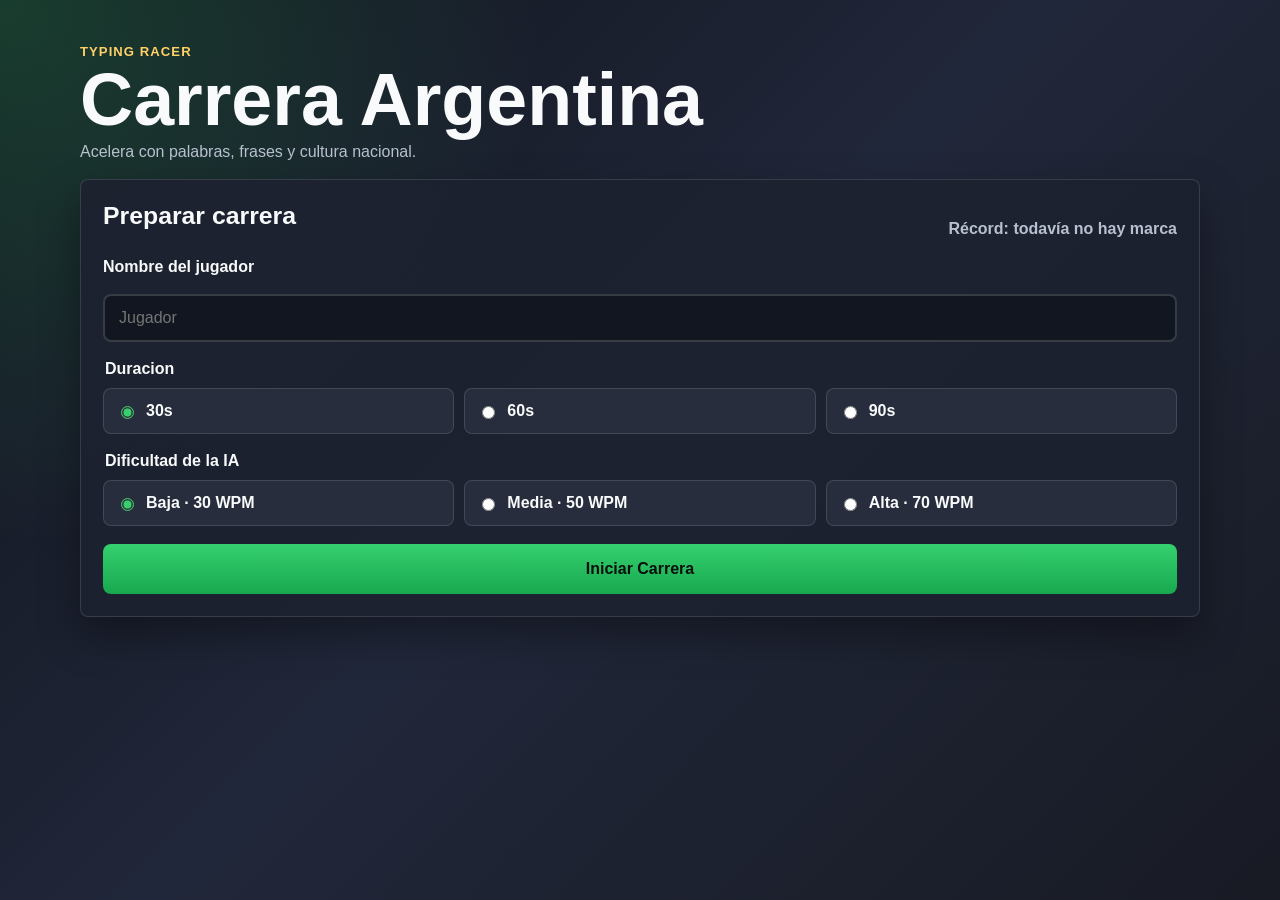
==== index.html @ d60bb93a "Crear carrera de mecanografia argentina" ====
<!DOCTYPE html>
<html lang="es">
<head>
  <meta charset="UTF-8">
  <meta name="viewport" content="width=device-width, initial-scale=1.0">
  <meta name="description" content="Carrera de mecanografía argentina: escribí rápido y vencé a la máquina.">
  <title>Carrera de Mecanografía Argentina</title>
  <link rel="stylesheet" href="styles.css">
</head>
<body>
  <main class="game-shell">
    <header class="game-header">
      <p class="eyebrow">Typing racer</p>
      <h1>Carrera Argentina</h1>
      <p class="tagline">Acelera con palabras, frases y cultura nacional.</p>
    </header>

    <section class="setup-panel" id="setupPanel" aria-labelledby="setupTitle">
      <div class="panel-heading">
        <h2 id="setupTitle">Preparar carrera</h2>
        <p class="record" id="recordText">Récord: todavía no hay marca</p>
      </div>

      <form class="race-form" id="raceForm">
        <label for="playerName">Nombre del jugador</label>
        <input id="playerName" name="playerName" type="text" autocomplete="name" placeholder="Jugador">

        <fieldset>
          <legend>Duracion</legend>
          <div class="option-grid">
            <label><input type="radio" name="duration" value="30" checked> 30s</label>
            <label><input type="radio" name="duration" value="60"> 60s</label>
            <label><input type="radio" name="duration" value="90"> 90s</label>
          </div>
        </fieldset>

        <fieldset>
          <legend>Dificultad de la IA</legend>
          <div class="option-grid">
            <label><input type="radio" name="difficulty" value="30" checked> Baja · 30 WPM</label>
            <label><input type="radio" name="difficulty" value="50"> Media · 50 WPM</label>
            <label><input type="radio" name="difficulty" value="70"> Alta · 70 WPM</label>
          </div>
        </fieldset>

        <button class="primary-button" type="submit">Iniciar Carrera</button>
      </form>
    </section>

    <section class="race-panel hidden" id="racePanel" aria-label="Pista de carrera">
      <div class="race-hud">
        <div>
          <span class="hud-label">Tiempo</span>
          <strong id="timerText">00:00</strong>
        </div>
        <div>
          <span class="hud-label">Palabras</span>
          <strong id="wordsText">0/20</strong>
        </div>
      </div>

      <div class="track" id="track">
        <div class="finish-line" aria-hidden="true"></div>
        <div class="countdown hidden" id="countdown" aria-live="assertive"></div>

        <div class="lane">
          <span class="driver-label" id="playerLabel">Jugador</span>
          <div class="road">
            <div class="car car-player" id="playerCar" aria-hidden="true">
              <span class="car-body"></span>
              <span class="wheel wheel-left"></span>
              <span class="wheel wheel-right"></span>
            </div>
          </div>
          <div class="progress-row">
            <progress id="playerProgress" value="0" max="100"></progress>
            <span id="playerPercent">0%</span>
          </div>
        </div>

        <div class="lane">
          <span class="driver-label">Máquina</span>
          <div class="road">
            <div class="car car-ai" id="aiCar" aria-hidden="true">
              <span class="car-body"></span>
              <span class="wheel wheel-left"></span>
              <span class="wheel wheel-right"></span>
            </div>
          </div>
          <div class="progress-row">
            <progress id="aiProgress" value="0" max="100"></progress>
            <span id="aiPercent">0%</span>
          </div>
        </div>
      </div>

      <div class="typing-panel" id="typingPanel">
        <p class="target-word" id="targetWord" aria-label="Texto objetivo"></p>
        <div class="character-feedback" id="characterFeedback" aria-hidden="true"></div>
        <input id="typingInput" type="text" autocomplete="off" autocapitalize="off" spellcheck="false" inputmode="text" aria-label="Escribí el texto objetivo">
      </div>
    </section>

    <section class="results-panel hidden" id="resultsPanel" aria-labelledby="resultTitle">
      <h2 id="resultTitle">Resultado</h2>
      <p class="winner" id="winnerText"></p>
      <div class="metrics-grid" id="metricsGrid"></div>
      <button class="primary-button" id="playAgainButton" type="button">Volver a jugar</button>
    </section>
  </main>

  <script src="script.js"></script>
</body>
</html>
---- styles.css ----
:root {
  --bg: #12141c;
  --panel: #1d2230;
  --panel-soft: #272d3d;
  --text: #f9fafb;
  --muted: #b8c0cf;
  --accent: #35d06f;
  --accent-strong: #18a84f;
  --danger: #ff4d5e;
  --warning: #ffd166;
  --blue: #30a7ff;
  --road: #30323a;
  --line: rgba(255, 255, 255, 0.35);
  --shadow: 0 18px 40px rgba(0, 0, 0, 0.35);
}

* {
  box-sizing: border-box;
}

body {
  min-height: 100vh;
  margin: 0;
  font-family: Arial, Helvetica, sans-serif;
  color: var(--text);
  background:
    radial-gradient(circle at top left, rgba(53, 208, 111, 0.22), transparent 34rem),
    linear-gradient(135deg, #10131b 0%, #21273a 48%, #181b24 100%);
}

button,
input {
  font: inherit;
}

.game-shell {
  width: min(1120px, calc(100% - 24px));
  margin: 0 auto;
  padding: 28px 0;
}

.game-header {
  margin-bottom: 18px;
}

.eyebrow {
  margin: 0 0 6px;
  color: var(--warning);
  font-size: 0.82rem;
  font-weight: 800;
  letter-spacing: 0.08em;
  text-transform: uppercase;
}

h1,
h2,
p {
  margin-top: 0;
}

h1 {
  margin-bottom: 8px;
  font-size: clamp(2.1rem, 8vw, 4.6rem);
  line-height: 0.95;
}

h2 {
  margin-bottom: 8px;
  font-size: 1.55rem;
}

.tagline,
.record,
.hud-label {
  color: var(--muted);
}

.setup-panel,
.race-panel,
.results-panel {
  border: 1px solid rgba(255, 255, 255, 0.12);
  border-radius: 8px;
  background: rgba(29, 34, 48, 0.92);
  box-shadow: var(--shadow);
}

.setup-panel,
.results-panel {
  padding: 22px;
}

.panel-heading {
  display: grid;
  gap: 4px;
  margin-bottom: 20px;
}

.record {
  margin-bottom: 0;
  font-weight: 700;
}

.race-form {
  display: grid;
  gap: 18px;
}

.race-form label,
legend {
  color: var(--text);
  font-weight: 800;
}

.race-form > input,
.typing-panel input {
  width: 100%;
  border: 2px solid rgba(255, 255, 255, 0.16);
  border-radius: 8px;
  color: var(--text);
  background: #111620;
  outline: none;
}

.race-form > input {
  padding: 13px 14px;
}

.race-form > input:focus,
.typing-panel input:focus {
  border-color: var(--accent);
  box-shadow: 0 0 0 4px rgba(53, 208, 111, 0.18);
}

fieldset {
  margin: 0;
  padding: 0;
  border: 0;
}

legend {
  margin-bottom: 10px;
}

.option-grid {
  display: grid;
  gap: 10px;
}

.option-grid label {
  display: flex;
  align-items: center;
  gap: 9px;
  min-height: 46px;
  padding: 11px 12px;
  border: 1px solid rgba(255, 255, 255, 0.13);
  border-radius: 8px;
  background: var(--panel-soft);
  cursor: pointer;
}

.option-grid input {
  accent-color: var(--accent);
}

.primary-button {
  min-height: 50px;
  border: 0;
  border-radius: 8px;
  color: #06100a;
  background: linear-gradient(180deg, var(--accent), var(--accent-strong));
  font-weight: 900;
  cursor: pointer;
  transition: transform 140ms ease, filter 140ms ease;
}

.primary-button:hover {
  filter: brightness(1.08);
  transform: translateY(-1px);
}

.primary-button:active {
  transform: translateY(0);
}

.race-panel {
  overflow: hidden;
}

.race-hud {
  display: flex;
  justify-content: space-between;
  gap: 14px;
  padding: 16px;
  background: rgba(12, 15, 24, 0.75);
}

.race-hud > div {
  display: grid;
  gap: 2px;
}

.race-hud strong {
  font-size: 1.45rem;
}

.track {
  position: relative;
  display: grid;
  gap: 16px;
  padding: 22px 14px 18px;
  background:
    linear-gradient(90deg, transparent 0 calc(100% - 26px), rgba(255, 209, 102, 0.18) calc(100% - 26px) 100%),
    linear-gradient(180deg, #176b36, #0f4f28);
}

.finish-line {
  position: absolute;
  top: 0;
  right: 22px;
  bottom: 0;
  width: 18px;
  background:
    linear-gradient(45deg, #fff 25%, #111 25% 50%, #fff 50% 75%, #111 75%) 0 0 / 18px 18px;
  opacity: 0.95;
}

.lane {
  position: relative;
  z-index: 1;
  display: grid;
  gap: 8px;
}

.driver-label {
  width: fit-content;
  max-width: 100%;
  padding: 4px 9px;
  border-radius: 6px;
  background: rgba(0, 0, 0, 0.42);
  font-size: 0.9rem;
  font-weight: 900;
  overflow-wrap: anywhere;
}

.road {
  position: relative;
  height: 76px;
  border: 2px solid rgba(255, 255, 255, 0.2);
  border-radius: 8px;
  background:
    linear-gradient(90deg, transparent 0 28px, rgba(255, 255, 255, 0.22) 28px 70px, transparent 70px 112px) center / 112px 4px repeat-x,
    var(--road);
  overflow: hidden;
}

.car {
  position: absolute;
  left: 0;
  top: 50%;
  width: 58px;
  height: 32px;
  transform: translate3d(0, -50%, 0);
  transition: transform 120ms linear;
}

.car-body {
  position: absolute;
  inset: 6px 0 7px;
  border-radius: 18px 10px 10px 18px;
  background: var(--blue);
  box-shadow: inset 12px 0 rgba(255, 255, 255, 0.22);
}

.car-body::before {
  content: "";
  position: absolute;
  left: 17px;
  top: -8px;
  width: 24px;
  height: 15px;
  border-radius: 10px 10px 2px 2px;
  background: inherit;
}

.car-player .car-body {
  background: #34d399;
}

.car-ai .car-body {
  background: #f05252;
}

.wheel {
  position: absolute;
  bottom: 0;
  width: 13px;
  height: 13px;
  border: 3px solid #0a0b0f;
  border-radius: 50%;
  background: #d7dce6;
}

.wheel-left {
  left: 9px;
}

.wheel-right {
  right: 9px;
}

.progress-row {
  display: grid;
  grid-template-columns: 1fr 48px;
  align-items: center;
  gap: 10px;
  color: var(--text);
  font-weight: 800;
}

progress {
  width: 100%;
  height: 12px;
  overflow: hidden;
  border: 0;
  border-radius: 999px;
  background: rgba(255, 255, 255, 0.18);
}

progress::-webkit-progress-bar {
  background: rgba(255, 255, 255, 0.18);
}

progress::-webkit-progress-value {
  background: var(--accent);
}

progress::-moz-progress-bar {
  background: var(--accent);
}

#aiProgress::-webkit-progress-value {
  background: var(--danger);
}

#aiProgress::-moz-progress-bar {
  background: var(--danger);
}

.typing-panel {
  display: grid;
  gap: 12px;
  padding: 18px 16px 20px;
  background: rgba(14, 17, 26, 0.62);
}

.target-word {
  margin-bottom: 0;
  color: var(--warning);
  font-size: clamp(1.65rem, 8vw, 3.35rem);
  font-weight: 900;
  text-align: center;
  overflow-wrap: anywhere;
}

.character-feedback {
  min-height: 32px;
  text-align: center;
  font-size: 1.18rem;
  font-weight: 800;
  overflow-wrap: anywhere;
}

.char-correct {
  color: var(--accent);
}

.char-wrong {
  color: var(--danger);
  text-decoration: underline;
}

.char-pending {
  color: rgba(255, 255, 255, 0.48);
}

.typing-panel input {
  padding: 14px;
  font-size: 1.15rem;
  text-align: center;
}

.countdown {
  position: absolute;
  inset: 0;
  z-index: 4;
  display: grid;
  place-items: center;
  background: rgba(7, 9, 13, 0.58);
  color: var(--warning);
  font-size: clamp(4rem, 18vw, 9rem);
  font-weight: 900;
  text-shadow: 0 10px 24px rgba(0, 0, 0, 0.55);
}

.results-panel {
  display: grid;
  gap: 18px;
}

.winner {
  margin-bottom: 0;
  color: var(--warning);
  font-size: clamp(1.8rem, 8vw, 3rem);
  font-weight: 900;
}

.metrics-grid {
  display: grid;
  gap: 12px;
}

.metric {
  padding: 14px;
  border: 1px solid rgba(255, 255, 255, 0.12);
  border-radius: 8px;
  background: var(--panel-soft);
}

.metric span {
  display: block;
  color: var(--muted);
  font-size: 0.88rem;
  font-weight: 800;
}

.metric strong {
  display: block;
  margin-top: 3px;
  font-size: 1.65rem;
}

.hidden {
  display: none;
}

@media (min-width: 720px) {
  .game-shell {
    padding: 44px 0;
  }

  .panel-heading {
    grid-template-columns: 1fr auto;
    align-items: end;
  }

  .option-grid {
    grid-template-columns: repeat(3, 1fr);
  }

  .track {
    padding: 28px 24px 22px;
  }

  .race-hud {
    padding: 18px 24px;
  }

  .road {
    height: 92px;
  }

  .car {
    width: 72px;
    height: 40px;
  }

  .car-body::before {
    left: 22px;
    width: 30px;
  }

  .wheel {
    width: 15px;
    height: 15px;
  }

  .metrics-grid {
    grid-template-columns: repeat(4, 1fr);
  }
}

@media (prefers-reduced-motion: reduce) {
  *,
  *::before,
  *::after {
    scroll-behavior: auto !important;
    transition: none !important;
  }
}
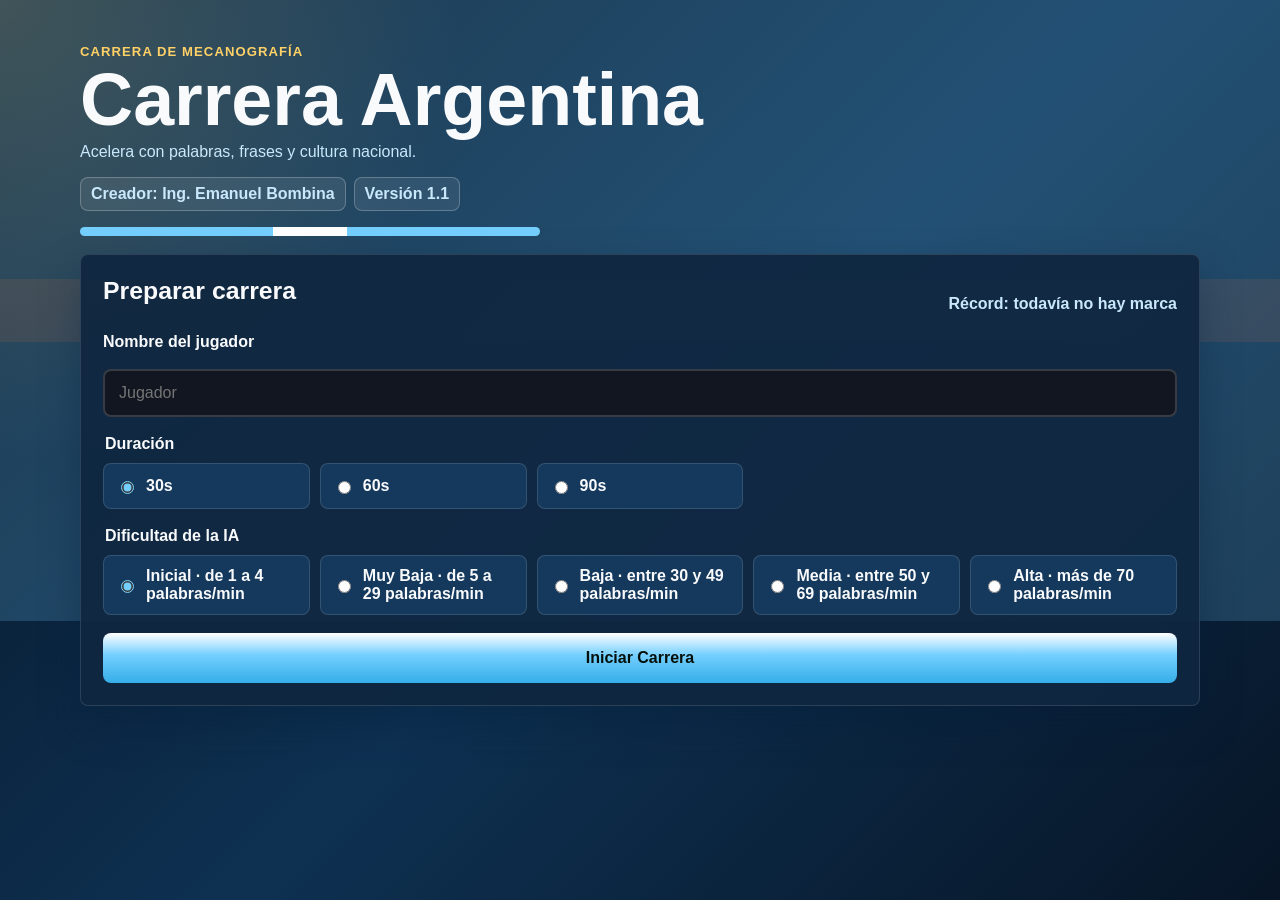
==== commit 5d94bda9: "Actualizar juego a version 1.1" ====
--- a/index.html
+++ b/index.html
@@ -10,9 +10,13 @@
 <body>
   <main class="game-shell">
     <header class="game-header">
-      <p class="eyebrow">Typing racer</p>
+      <p class="eyebrow">Carrera de mecanografía</p>
       <h1>Carrera Argentina</h1>
       <p class="tagline">Acelera con palabras, frases y cultura nacional.</p>
+      <div class="game-meta" aria-label="Información del juego">
+        <span>Creador: Ing. Emanuel Bombina</span>
+        <span>Versión 1.1</span>
+      </div>
     </header>
 
     <section class="setup-panel" id="setupPanel" aria-labelledby="setupTitle">
@@ -26,7 +30,7 @@
         <input id="playerName" name="playerName" type="text" autocomplete="name" placeholder="Jugador">
 
         <fieldset>
-          <legend>Duracion</legend>
+          <legend>Duración</legend>
           <div class="option-grid">
             <label><input type="radio" name="duration" value="30" checked> 30s</label>
             <label><input type="radio" name="duration" value="60"> 60s</label>
@@ -37,9 +41,11 @@
         <fieldset>
           <legend>Dificultad de la IA</legend>
           <div class="option-grid">
-            <label><input type="radio" name="difficulty" value="30" checked> Baja · 30 WPM</label>
-            <label><input type="radio" name="difficulty" value="50"> Media · 50 WPM</label>
-            <label><input type="radio" name="difficulty" value="70"> Alta · 70 WPM</label>
+            <label><input type="radio" name="difficulty" value="4" checked> Inicial · de 1 a 4 palabras/min</label>
+            <label><input type="radio" name="difficulty" value="15"> Muy Baja · de 5 a 29 palabras/min</label>
+            <label><input type="radio" name="difficulty" value="40"> Baja · entre 30 y 49 palabras/min</label>
+            <label><input type="radio" name="difficulty" value="60"> Media · entre 50 y 69 palabras/min</label>
+            <label><input type="radio" name="difficulty" value="75"> Alta · más de 70 palabras/min</label>
           </div>
         </fieldset>
 
@@ -56,6 +62,14 @@
         <div>
           <span class="hud-label">Palabras</span>
           <strong id="wordsText">0/20</strong>
+        </div>
+        <div>
+          <span class="hud-label">Caracteres</span>
+          <strong id="charactersText">0</strong>
+        </div>
+        <div>
+          <span class="hud-label">Errores</span>
+          <strong id="errorsText">0</strong>
         </div>
       </div>
 
--- a/styles.css
+++ b/styles.css
@@ -1,17 +1,17 @@
 :root {
-  --bg: #12141c;
-  --panel: #1d2230;
-  --panel-soft: #272d3d;
+  --bg: #071526;
+  --panel: #0f2740;
+  --panel-soft: #15395d;
   --text: #f9fafb;
-  --muted: #b8c0cf;
-  --accent: #35d06f;
-  --accent-strong: #18a84f;
+  --muted: #c9e8fb;
+  --accent: #74cfff;
+  --accent-strong: #35aee8;
   --danger: #ff4d5e;
   --warning: #ffd166;
   --blue: #30a7ff;
   --road: #30323a;
   --line: rgba(255, 255, 255, 0.35);
-  --shadow: 0 18px 40px rgba(0, 0, 0, 0.35);
+  --shadow: 0 18px 40px rgba(0, 28, 58, 0.35);
 }
 
 * {
@@ -24,8 +24,9 @@
   font-family: Arial, Helvetica, sans-serif;
   color: var(--text);
   background:
-    radial-gradient(circle at top left, rgba(53, 208, 111, 0.22), transparent 34rem),
-    linear-gradient(135deg, #10131b 0%, #21273a 48%, #181b24 100%);
+    linear-gradient(180deg, rgba(116, 207, 255, 0.20) 0 31%, rgba(255, 255, 255, 0.18) 31% 38%, rgba(116, 207, 255, 0.20) 38% 69%, transparent 69%),
+    radial-gradient(circle at top left, rgba(255, 209, 102, 0.18), transparent 29rem),
+    linear-gradient(135deg, #061323 0%, #0e3152 52%, #071526 100%);
 }
 
 button,
@@ -41,6 +42,16 @@
 
 .game-header {
   margin-bottom: 18px;
+}
+
+.game-header::after {
+  content: "";
+  display: block;
+  width: min(460px, 100%);
+  height: 9px;
+  margin-top: 16px;
+  border-radius: 999px;
+  background: linear-gradient(90deg, #74cfff 0 42%, #ffffff 42% 58%, #74cfff 58% 100%);
 }
 
 .eyebrow {
@@ -71,8 +82,24 @@
 
 .tagline,
 .record,
-.hud-label {
+.hud-label,
+.game-meta {
   color: var(--muted);
+}
+
+.game-meta {
+  display: flex;
+  flex-wrap: wrap;
+  gap: 8px;
+  margin-top: 14px;
+  font-weight: 800;
+}
+
+.game-meta span {
+  padding: 7px 10px;
+  border: 1px solid rgba(255, 255, 255, 0.24);
+  border-radius: 8px;
+  background: rgba(255, 255, 255, 0.08);
 }
 
 .setup-panel,
@@ -80,7 +107,7 @@
 .results-panel {
   border: 1px solid rgba(255, 255, 255, 0.12);
   border-radius: 8px;
-  background: rgba(29, 34, 48, 0.92);
+  background: rgba(15, 39, 64, 0.94);
   box-shadow: var(--shadow);
 }
 
@@ -128,7 +155,7 @@
 .race-form > input:focus,
 .typing-panel input:focus {
   border-color: var(--accent);
-  box-shadow: 0 0 0 4px rgba(53, 208, 111, 0.18);
+  box-shadow: 0 0 0 4px rgba(116, 207, 255, 0.22);
 }
 
 fieldset {
@@ -167,7 +194,7 @@
   border: 0;
   border-radius: 8px;
   color: #06100a;
-  background: linear-gradient(180deg, var(--accent), var(--accent-strong));
+  background: linear-gradient(180deg, #ffffff 0%, var(--accent) 44%, var(--accent-strong) 100%);
   font-weight: 900;
   cursor: pointer;
   transition: transform 140ms ease, filter 140ms ease;
@@ -188,15 +215,17 @@
 
 .race-hud {
   display: flex;
+  flex-wrap: wrap;
   justify-content: space-between;
   gap: 14px;
   padding: 16px;
-  background: rgba(12, 15, 24, 0.75);
+  background: rgba(5, 19, 35, 0.82);
 }
 
 .race-hud > div {
   display: grid;
   gap: 2px;
+  min-width: 112px;
 }
 
 .race-hud strong {
@@ -209,8 +238,8 @@
   gap: 16px;
   padding: 22px 14px 18px;
   background:
-    linear-gradient(90deg, transparent 0 calc(100% - 26px), rgba(255, 209, 102, 0.18) calc(100% - 26px) 100%),
-    linear-gradient(180deg, #176b36, #0f4f28);
+    linear-gradient(90deg, transparent 0 calc(100% - 26px), rgba(255, 209, 102, 0.22) calc(100% - 26px) 100%),
+    linear-gradient(180deg, #62c6f2 0%, #f8fbff 48%, #62c6f2 100%);
 }
 
 .finish-line {
@@ -268,7 +297,7 @@
   inset: 6px 0 7px;
   border-radius: 18px 10px 10px 18px;
   background: var(--blue);
-  box-shadow: inset 12px 0 rgba(255, 255, 255, 0.22);
+  box-shadow: inset 12px 0 rgba(255, 255, 255, 0.42);
 }
 
 .car-body::before {
@@ -283,11 +312,11 @@
 }
 
 .car-player .car-body {
-  background: #34d399;
+  background: #74cfff;
 }
 
 .car-ai .car-body {
-  background: #f05252;
+  background: #ffffff;
 }
 
 .wheel {
@@ -339,11 +368,11 @@
 }
 
 #aiProgress::-webkit-progress-value {
-  background: var(--danger);
+  background: #ffffff;
 }
 
 #aiProgress::-moz-progress-bar {
-  background: var(--danger);
+  background: #ffffff;
 }
 
 .typing-panel {
@@ -454,7 +483,7 @@
   }
 
   .option-grid {
-    grid-template-columns: repeat(3, 1fr);
+    grid-template-columns: repeat(5, 1fr);
   }
 
   .track {
@@ -485,7 +514,7 @@
   }
 
   .metrics-grid {
-    grid-template-columns: repeat(4, 1fr);
+    grid-template-columns: repeat(3, 1fr);
   }
 }
 
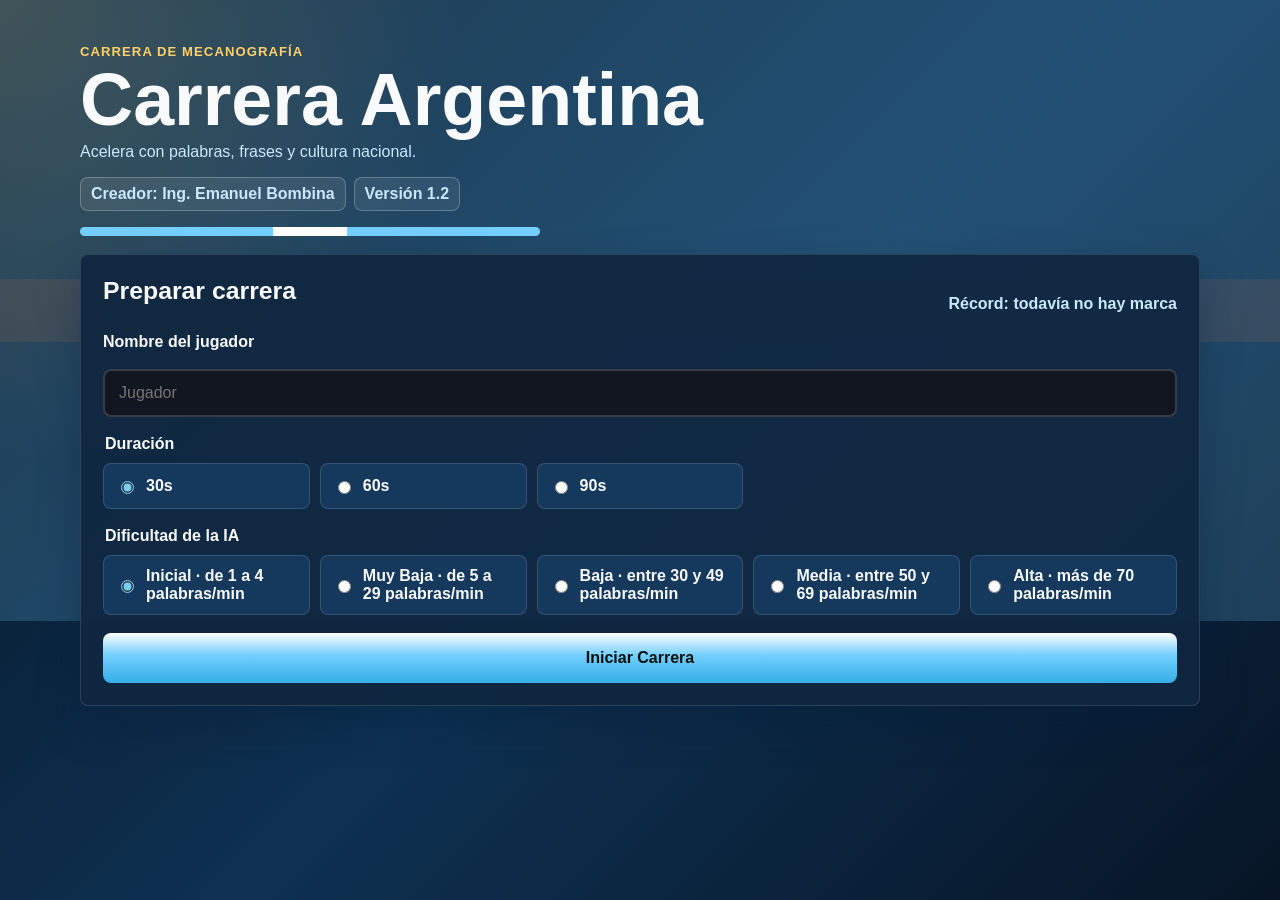
==== commit b913e0c2: "Agregar metrica de palabras con error" ====
--- a/index.html
+++ b/index.html
@@ -15,7 +15,7 @@
       <p class="tagline">Acelera con palabras, frases y cultura nacional.</p>
       <div class="game-meta" aria-label="Información del juego">
         <span>Creador: Ing. Emanuel Bombina</span>
-        <span>Versión 1.1</span>
+        <span>Versión 1.2</span>
       </div>
     </header>
 
